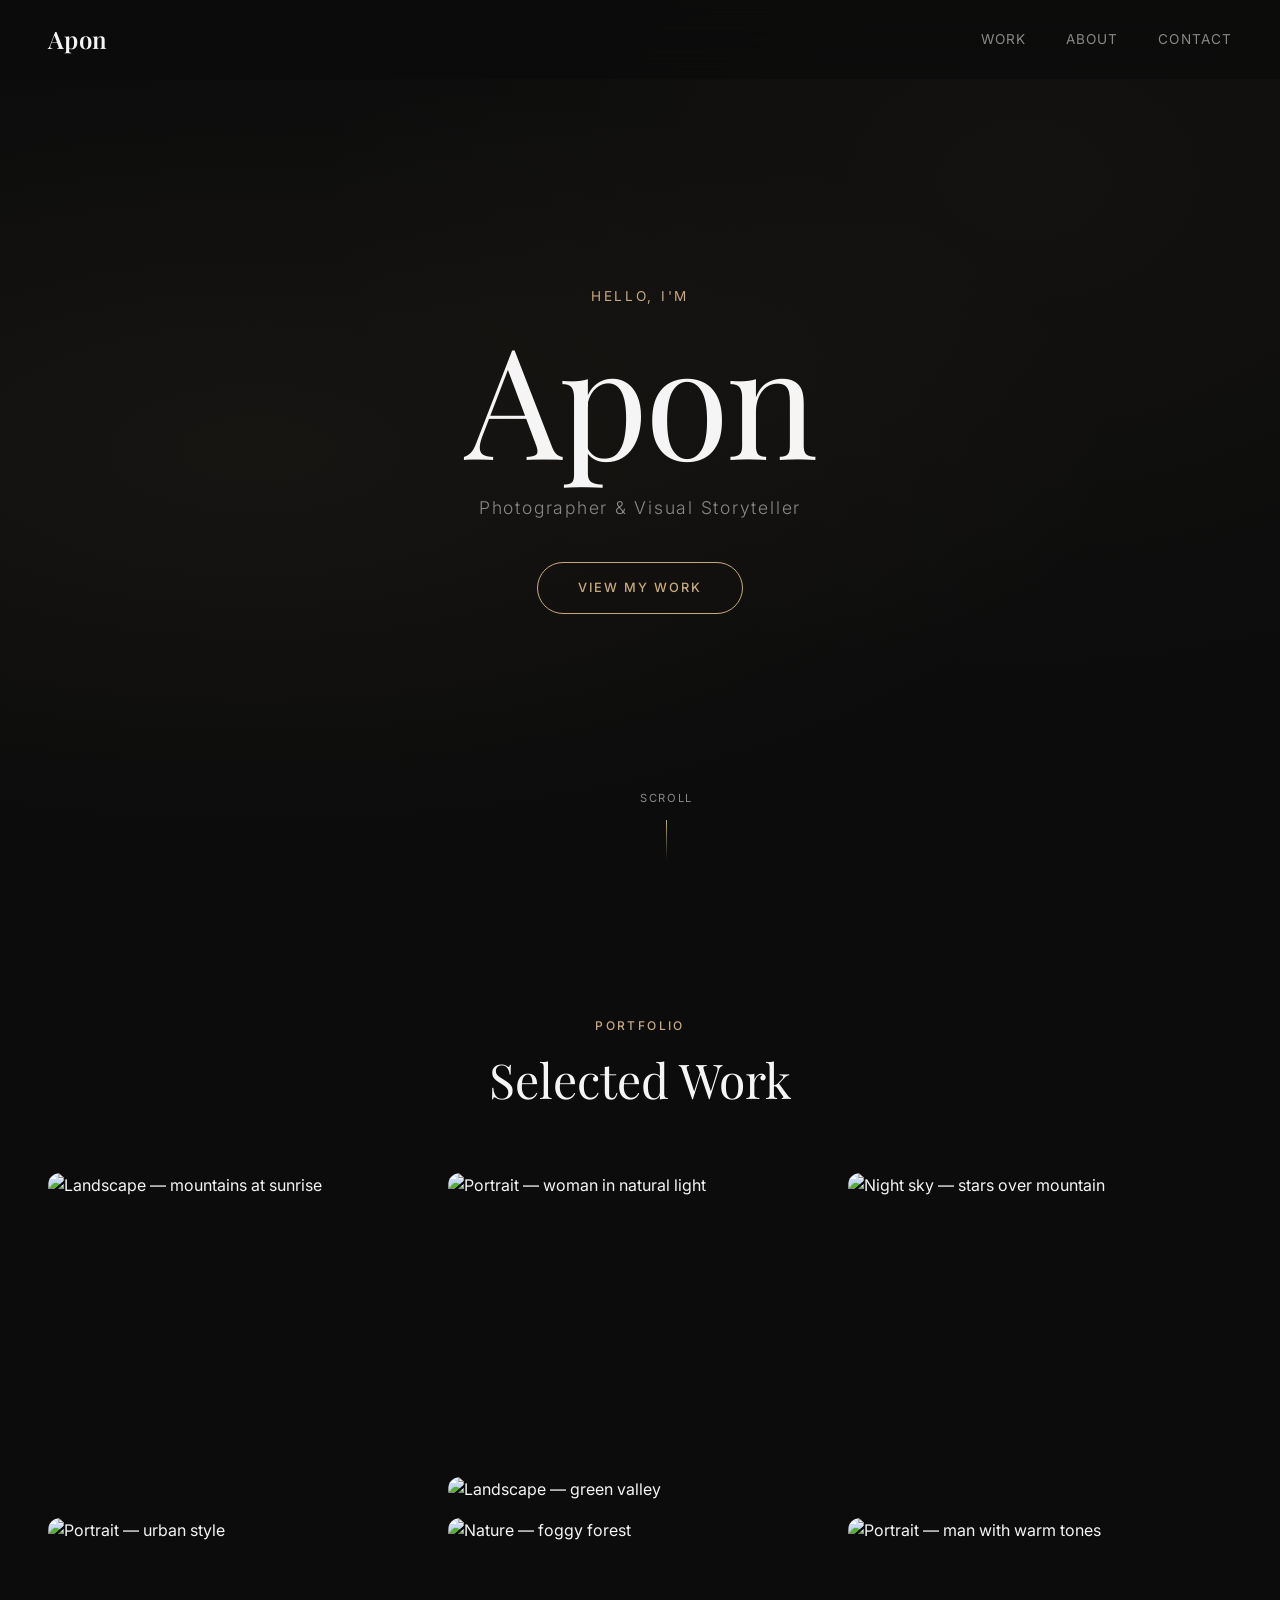
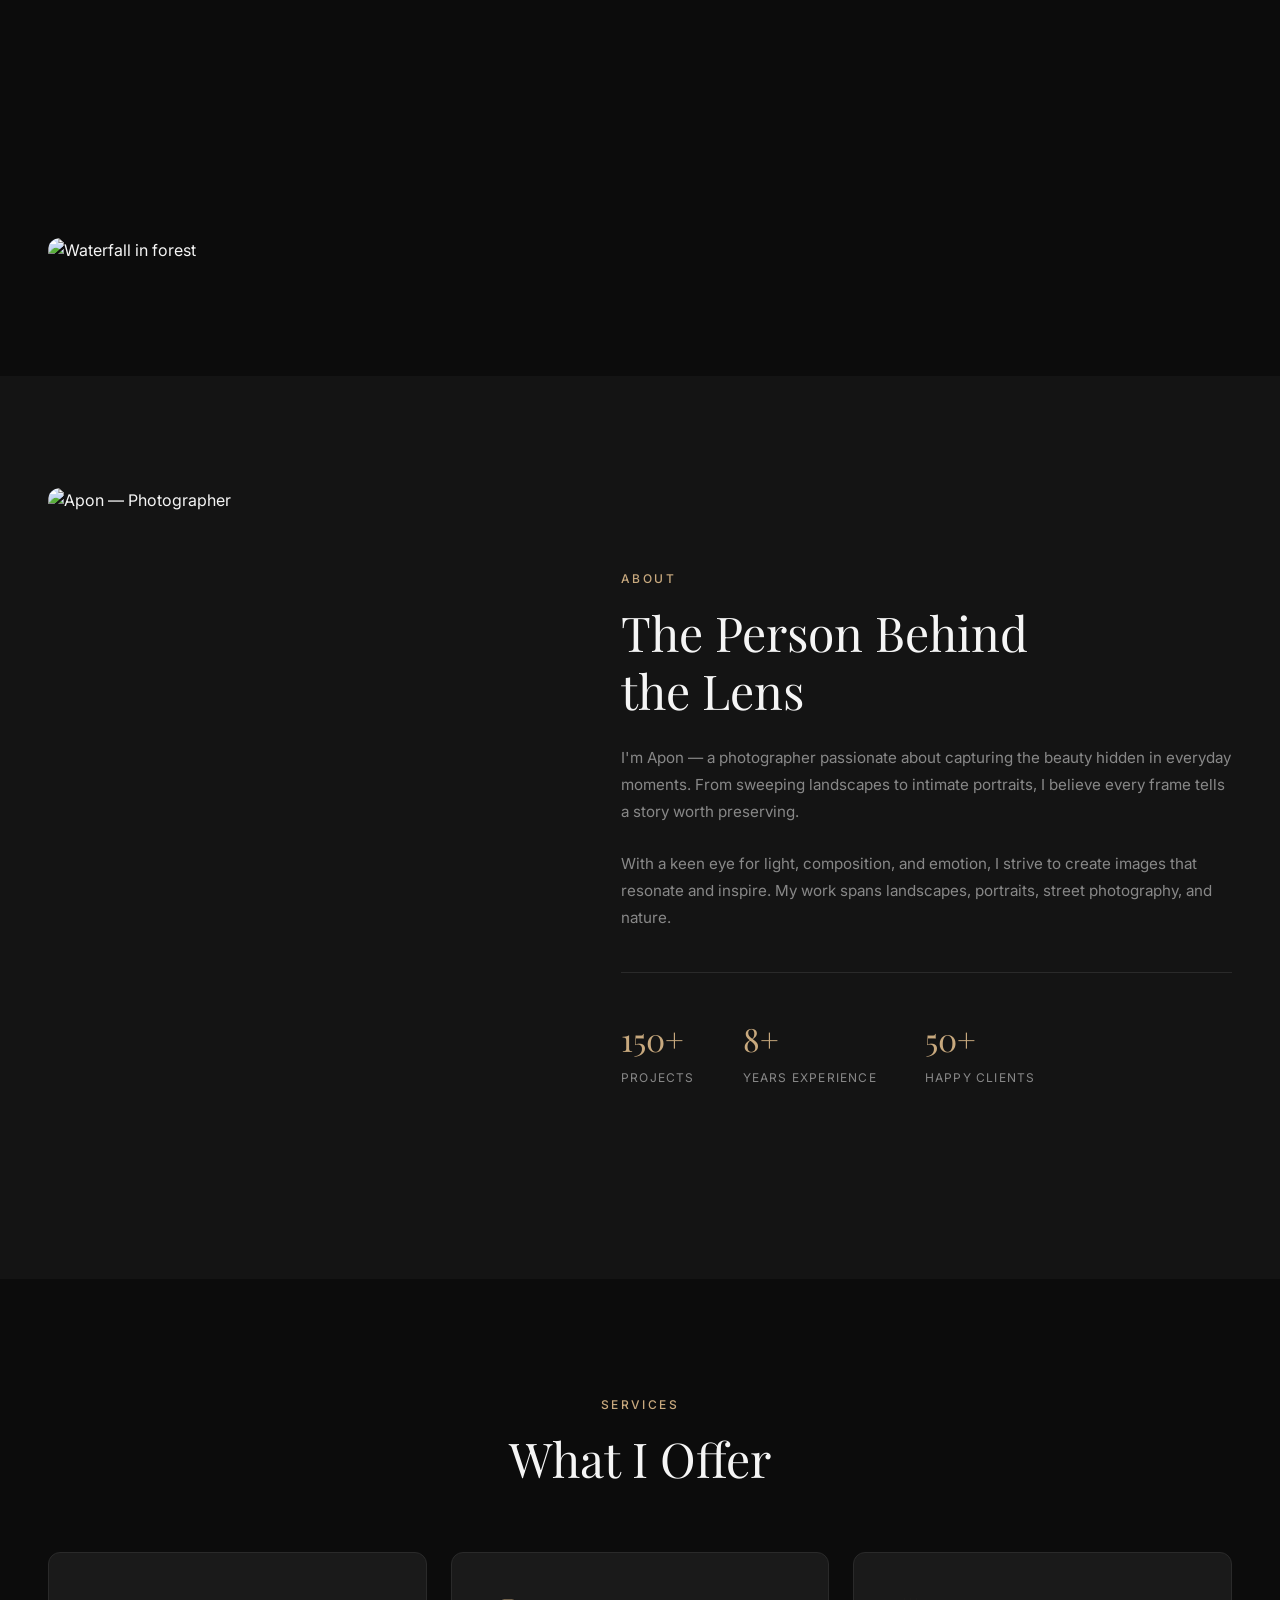
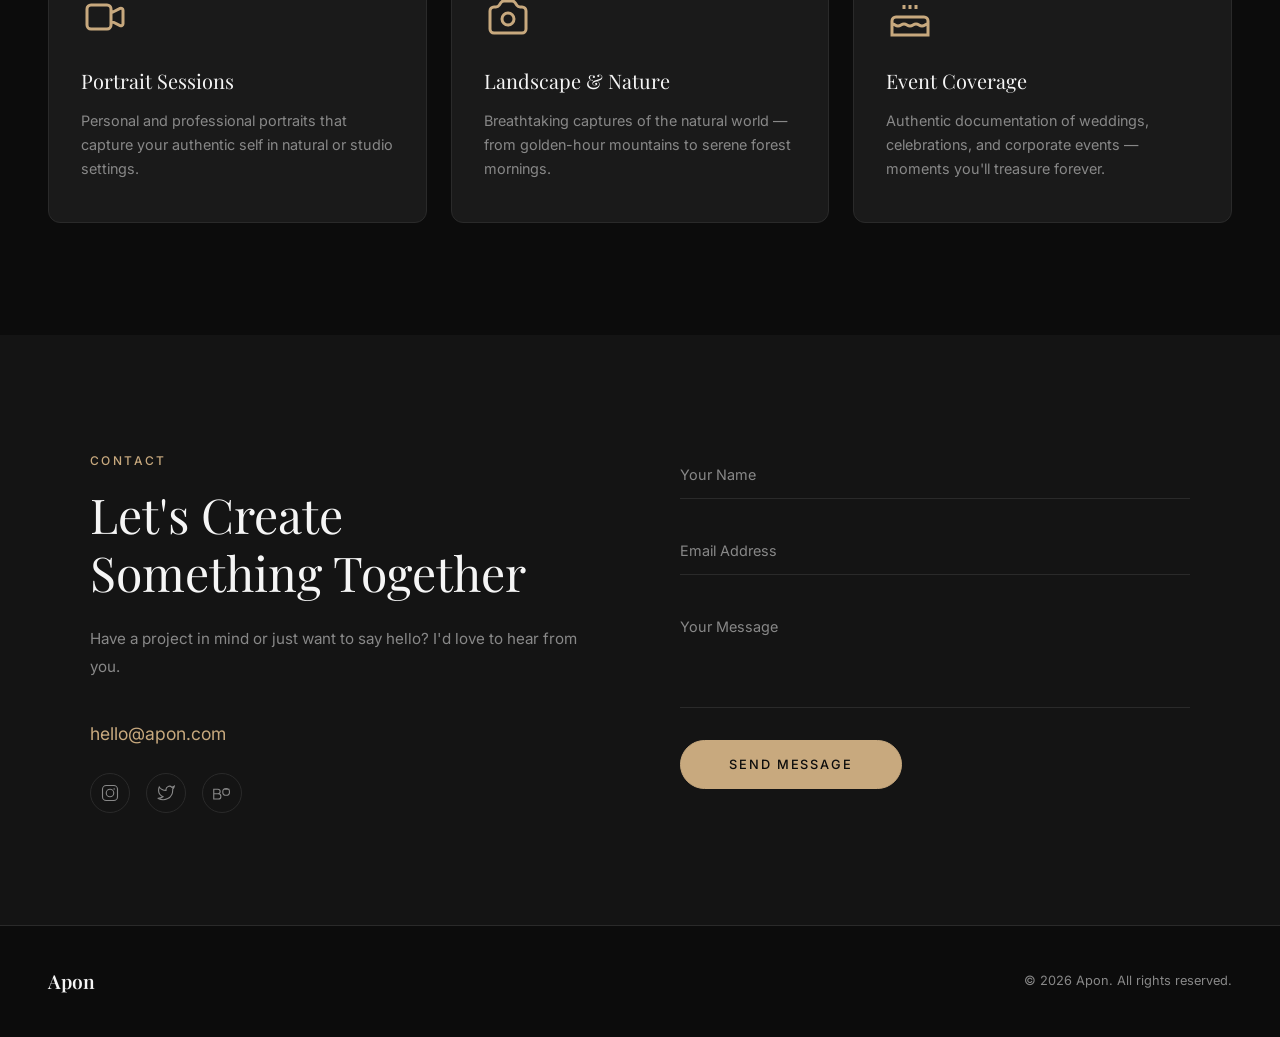
==== index.html @ cc2778a3 "Initial commit" ====
<!DOCTYPE html>
<html lang="en">
<head>
  <meta charset="UTF-8">
  <meta name="viewport" content="width=device-width, initial-scale=1.0">
  <title>Apon — Photography</title>
  <link rel="preconnect" href="https://fonts.googleapis.com">
  <link rel="preconnect" href="https://fonts.gstatic.com" crossorigin>
  <link href="https://fonts.googleapis.com/css2?family=Inter:wght@300;400;500;600&family=Playfair+Display:ital,wght@0,400;0,600;1,400&display=swap" rel="stylesheet">
  <link rel="stylesheet" href="style.css">
</head>
<body>

  <!-- Navigation -->
  <nav class="nav" id="nav">
    <a href="#" class="nav__logo">Apon</a>
    <button class="nav__toggle" id="navToggle" aria-label="Toggle menu">
      <span></span>
      <span></span>
    </button>
    <ul class="nav__links" id="navLinks">
      <li><a href="#work">Work</a></li>
      <li><a href="#about">About</a></li>
      <li><a href="#contact">Contact</a></li>
    </ul>
  </nav>

  <!-- Hero -->
  <header class="hero">
    <div class="hero__content">
      <p class="hero__greeting">Hello, I'm</p>
      <h1 class="hero__title">Apon</h1>
      <p class="hero__subtitle">Photographer &amp; Visual Storyteller</p>
      <a href="#work" class="hero__cta">View My Work</a>
    </div>
    <div class="hero__scroll">
      <span>Scroll</span>
      <div class="hero__scroll-line"></div>
    </div>
  </header>

  <!-- Work / Gallery -->
  <section class="section work" id="work">
    <div class="section__header">
      <span class="section__label">Portfolio</span>
      <h2 class="section__title">Selected Work</h2>
    </div>

    <div class="gallery">
      <figure class="gallery__item gallery__item--tall">
        <img src="https://images.unsplash.com/photo-1506744038136-46273834b3fb?w=800&q=80" alt="Landscape — mountains at sunrise" loading="lazy">
        <figcaption>
          <span class="gallery__cat">Landscape</span>
          <span class="gallery__name">Golden Summit</span>
        </figcaption>
      </figure>

      <figure class="gallery__item">
        <img src="https://images.unsplash.com/photo-1494790108377-be9c29b29330?w=800&q=80" alt="Portrait — woman in natural light" loading="lazy">
        <figcaption>
          <span class="gallery__cat">Portrait</span>
          <span class="gallery__name">Natural Light</span>
        </figcaption>
      </figure>

      <figure class="gallery__item">
        <img src="https://images.unsplash.com/photo-1519681393784-d120267933ba?w=800&q=80" alt="Night sky — stars over mountain" loading="lazy">
        <figcaption>
          <span class="gallery__cat">Night</span>
          <span class="gallery__name">Starlit Peaks</span>
        </figcaption>
      </figure>

      <figure class="gallery__item gallery__item--wide">
        <img src="https://images.unsplash.com/photo-1472214103451-9374bd1c798e?w=1200&q=80" alt="Landscape — green valley" loading="lazy">
        <figcaption>
          <span class="gallery__cat">Landscape</span>
          <span class="gallery__name">Emerald Valley</span>
        </figcaption>
      </figure>

      <figure class="gallery__item">
        <img src="https://images.unsplash.com/photo-1517841905240-472988babdf9?w=800&q=80" alt="Portrait — urban style" loading="lazy">
        <figcaption>
          <span class="gallery__cat">Portrait</span>
          <span class="gallery__name">City Soul</span>
        </figcaption>
      </figure>

      <figure class="gallery__item gallery__item--tall">
        <img src="https://images.unsplash.com/photo-1470071459604-3b5ec3a7fe05?w=800&q=80" alt="Nature — foggy forest" loading="lazy">
        <figcaption>
          <span class="gallery__cat">Nature</span>
          <span class="gallery__name">Morning Mist</span>
        </figcaption>
      </figure>

      <figure class="gallery__item">
        <img src="https://images.unsplash.com/photo-1507003211169-0a1dd7228f2d?w=800&q=80" alt="Portrait — man with warm tones" loading="lazy">
        <figcaption>
          <span class="gallery__cat">Portrait</span>
          <span class="gallery__name">Warm Tones</span>
        </figcaption>
      </figure>

      <figure class="gallery__item gallery__item--wide">
        <img src="https://images.unsplash.com/photo-1433086966358-54859d0ed716?w=1200&q=80" alt="Waterfall in forest" loading="lazy">
        <figcaption>
          <span class="gallery__cat">Nature</span>
          <span class="gallery__name">Cascade</span>
        </figcaption>
      </figure>
    </div>
  </section>

  <!-- About -->
  <section class="section about" id="about">
    <div class="about__grid">
      <div class="about__image">
        <img src="https://images.unsplash.com/photo-1554151228-14d9def656e4?w=600&q=80" alt="Apon — Photographer">
      </div>
      <div class="about__content">
        <span class="section__label">About</span>
        <h2 class="section__title">The Person Behind<br>the Lens</h2>
        <p>I'm Apon — a photographer passionate about capturing the beauty hidden in everyday moments. From sweeping landscapes to intimate portraits, I believe every frame tells a story worth preserving.</p>
        <p>With a keen eye for light, composition, and emotion, I strive to create images that resonate and inspire. My work spans landscapes, portraits, street photography, and nature.</p>
        <div class="about__stats">
          <div class="stat">
            <span class="stat__number">150+</span>
            <span class="stat__label">Projects</span>
          </div>
          <div class="stat">
            <span class="stat__number">8+</span>
            <span class="stat__label">Years Experience</span>
          </div>
          <div class="stat">
            <span class="stat__number">50+</span>
            <span class="stat__label">Happy Clients</span>
          </div>
        </div>
      </div>
    </div>
  </section>

  <!-- Services -->
  <section class="section services">
    <div class="section__header">
      <span class="section__label">Services</span>
      <h2 class="section__title">What I Offer</h2>
    </div>
    <div class="services__grid">
      <div class="service-card">
        <div class="service-card__icon">
          <svg viewBox="0 0 24 24" fill="none" stroke="currentColor" stroke-width="1.5"><path d="M15 10l4.553-2.276A1 1 0 0121 8.618v6.764a1 1 0 01-1.447.894L15 14M5 18h8a2 2 0 002-2V8a2 2 0 00-2-2H5a2 2 0 00-2 2v8a2 2 0 002 2z"/></svg>
        </div>
        <h3>Portrait Sessions</h3>
        <p>Personal and professional portraits that capture your authentic self in natural or studio settings.</p>
      </div>
      <div class="service-card">
        <div class="service-card__icon">
          <svg viewBox="0 0 24 24" fill="none" stroke="currentColor" stroke-width="1.5"><path d="M3 9a2 2 0 012-2h.93a2 2 0 001.664-.89l.812-1.22A2 2 0 0110.07 4h3.86a2 2 0 011.664.89l.812 1.22A2 2 0 0018.07 7H19a2 2 0 012 2v9a2 2 0 01-2 2H5a2 2 0 01-2-2V9z"/><circle cx="12" cy="13" r="3"/></svg>
        </div>
        <h3>Landscape &amp; Nature</h3>
        <p>Breathtaking captures of the natural world — from golden-hour mountains to serene forest mornings.</p>
      </div>
      <div class="service-card">
        <div class="service-card__icon">
          <svg viewBox="0 0 24 24" fill="none" stroke="currentColor" stroke-width="1.5"><path d="M21 15.546c-.523 0-1.046.151-1.5.454a2.704 2.704 0 01-3 0 2.704 2.704 0 00-3 0 2.704 2.704 0 01-3 0 2.704 2.704 0 00-3 0 2.704 2.704 0 01-3 0A1.38 1.38 0 003 15.546M9 6v2m3-2v2m3-2v2M9 3h.01M12 3h.01M15 3h.01M21 21v-7a2 2 0 00-2-2H5a2 2 0 00-2 2v7h18z"/></svg>
        </div>
        <h3>Event Coverage</h3>
        <p>Authentic documentation of weddings, celebrations, and corporate events — moments you'll treasure forever.</p>
      </div>
    </div>
  </section>

  <!-- Contact -->
  <section class="section contact" id="contact">
    <div class="contact__grid">
      <div class="contact__info">
        <span class="section__label">Contact</span>
        <h2 class="section__title">Let's Create<br>Something Together</h2>
        <p>Have a project in mind or just want to say hello? I'd love to hear from you.</p>
        <div class="contact__details">
          <a href="mailto:hello@apon.com">hello@apon.com</a>
          <div class="contact__socials">
            <a href="#" aria-label="Instagram">
              <svg viewBox="0 0 24 24" fill="none" stroke="currentColor" stroke-width="1.5"><rect x="2" y="2" width="20" height="20" rx="5"/><circle cx="12" cy="12" r="5"/><circle cx="17.5" cy="6.5" r="1" fill="currentColor" stroke="none"/></svg>
            </a>
            <a href="#" aria-label="Twitter">
              <svg viewBox="0 0 24 24" fill="none" stroke="currentColor" stroke-width="1.5"><path d="M23 3a10.9 10.9 0 01-3.14 1.53 4.48 4.48 0 00-7.86 3v1A10.66 10.66 0 013 4s-4 9 5 13a11.64 11.64 0 01-7 2c9 5 20 0 20-11.5a4.5 4.5 0 00-.08-.83A7.72 7.72 0 0023 3z"/></svg>
            </a>
            <a href="#" aria-label="Behance">
              <svg viewBox="0 0 24 24" fill="none" stroke="currentColor" stroke-width="1.5"><path d="M22 7h-7M22 10.5c0 2.5-2 4.5-4.5 4.5S13 13 13 10.5 15 6 17.5 6 22 8 22 10.5zM1 7h5.5a3 3 0 010 6H1V7zM1 13h6a3.5 3.5 0 010 7H1v-7z"/></svg>
            </a>
          </div>
        </div>
      </div>
      <form class="contact__form" onsubmit="event.preventDefault(); alert('Thanks for reaching out! I\'ll get back to you soon.');">
        <div class="form-group">
          <input type="text" id="name" name="name" placeholder=" " required>
          <label for="name">Your Name</label>
        </div>
        <div class="form-group">
          <input type="email" id="email" name="email" placeholder=" " required>
          <label for="email">Email Address</label>
        </div>
        <div class="form-group">
          <textarea id="message" name="message" rows="4" placeholder=" " required></textarea>
          <label for="message">Your Message</label>
        </div>
        <button type="submit" class="btn">Send Message</button>
      </form>
    </div>
  </section>

  <!-- Footer -->
  <footer class="footer">
    <div class="footer__inner">
      <a href="#" class="footer__logo">Apon</a>
      <p>&copy; 2026 Apon. All rights reserved.</p>
    </div>
  </footer>

  <!-- Lightbox -->
  <div class="lightbox" id="lightbox">
    <button class="lightbox__close" aria-label="Close">&times;</button>
    <img class="lightbox__img" src="" alt="">
  </div>

  <script src="script.js"></script>
</body>
</html>
---- style.css ----
/* =========================================
   Apon — Photography Portfolio
   Clean Minimal Theme
   ========================================= */

/* --- Reset & Base --- */
*, *::before, *::after {
  margin: 0;
  padding: 0;
  box-sizing: border-box;
}

:root {
  --bg: #0c0c0c;
  --bg-light: #141414;
  --surface: #1a1a1a;
  --border: #2a2a2a;
  --text: #f5f5f5;
  --text-muted: #888;
  --accent: #c8a97e;
  --accent-light: #e0c9a6;
  --radius: 12px;
  --radius-sm: 8px;
  --transition: 0.4s cubic-bezier(0.25, 0.46, 0.45, 0.94);
}

html {
  scroll-behavior: smooth;
  scroll-padding-top: 80px;
}

body {
  font-family: 'Inter', -apple-system, BlinkMacSystemFont, sans-serif;
  background: var(--bg);
  color: var(--text);
  line-height: 1.6;
  overflow-x: hidden;
  -webkit-font-smoothing: antialiased;
}

img {
  display: block;
  max-width: 100%;
  height: auto;
}

a {
  color: inherit;
  text-decoration: none;
}

/* --- Navigation --- */
.nav {
  position: fixed;
  top: 0;
  left: 0;
  right: 0;
  z-index: 1000;
  display: flex;
  align-items: center;
  justify-content: space-between;
  padding: 1.25rem 3rem;
  background: rgba(12, 12, 12, 0.8);
  backdrop-filter: blur(20px);
  -webkit-backdrop-filter: blur(20px);
  border-bottom: 1px solid transparent;
  transition: var(--transition);
}

.nav--scrolled {
  border-bottom-color: var(--border);
  padding: 1rem 3rem;
}

.nav__logo {
  font-family: 'Playfair Display', serif;
  font-size: 1.5rem;
  font-weight: 600;
  letter-spacing: 0.02em;
}

.nav__links {
  list-style: none;
  display: flex;
  gap: 2.5rem;
}

.nav__links a {
  font-size: 0.85rem;
  font-weight: 400;
  letter-spacing: 0.08em;
  text-transform: uppercase;
  color: var(--text-muted);
  transition: color 0.3s;
  position: relative;
}

.nav__links a::after {
  content: '';
  position: absolute;
  bottom: -4px;
  left: 0;
  width: 0;
  height: 1px;
  background: var(--accent);
  transition: width 0.3s;
}

.nav__links a:hover {
  color: var(--text);
}

.nav__links a:hover::after {
  width: 100%;
}

.nav__toggle {
  display: none;
  flex-direction: column;
  gap: 6px;
  background: none;
  border: none;
  cursor: pointer;
  padding: 4px;
}

.nav__toggle span {
  display: block;
  width: 24px;
  height: 1.5px;
  background: var(--text);
  transition: var(--transition);
}

/* --- Hero --- */
.hero {
  position: relative;
  min-height: 100vh;
  display: flex;
  align-items: center;
  justify-content: center;
  text-align: center;
  padding: 2rem;
  overflow: hidden;
}

.hero::before {
  content: '';
  position: absolute;
  inset: 0;
  background:
    radial-gradient(ellipse at 20% 50%, rgba(200, 169, 126, 0.06) 0%, transparent 60%),
    radial-gradient(ellipse at 80% 20%, rgba(200, 169, 126, 0.04) 0%, transparent 50%);
  pointer-events: none;
}

.hero__content {
  position: relative;
  z-index: 1;
}

.hero__greeting {
  font-size: 0.85rem;
  font-weight: 400;
  letter-spacing: 0.2em;
  text-transform: uppercase;
  color: var(--accent);
  margin-bottom: 1rem;
  opacity: 0;
  animation: fadeUp 0.8s 0.2s forwards;
}

.hero__title {
  font-family: 'Playfair Display', serif;
  font-size: clamp(4rem, 12vw, 10rem);
  font-weight: 400;
  line-height: 0.95;
  letter-spacing: -0.02em;
  margin-bottom: 1.5rem;
  opacity: 0;
  animation: fadeUp 0.8s 0.4s forwards;
}

.hero__subtitle {
  font-size: 1.1rem;
  font-weight: 300;
  color: var(--text-muted);
  letter-spacing: 0.1em;
  margin-bottom: 2.5rem;
  opacity: 0;
  animation: fadeUp 0.8s 0.6s forwards;
}

.hero__cta {
  display: inline-block;
  padding: 0.9rem 2.5rem;
  border: 1px solid var(--accent);
  color: var(--accent);
  font-size: 0.8rem;
  font-weight: 500;
  letter-spacing: 0.15em;
  text-transform: uppercase;
  border-radius: 50px;
  transition: var(--transition);
  opacity: 0;
  animation: fadeUp 0.8s 0.8s forwards;
}

.hero__cta:hover {
  background: var(--accent);
  color: var(--bg);
}

.hero__scroll {
  position: absolute;
  bottom: 2.5rem;
  left: 50%;
  transform: translateX(-50%);
  display: flex;
  flex-direction: column;
  align-items: center;
  gap: 0.75rem;
  opacity: 0;
  animation: fadeUp 0.8s 1s forwards;
}

.hero__scroll span {
  font-size: 0.7rem;
  letter-spacing: 0.15em;
  text-transform: uppercase;
  color: var(--text-muted);
}

.hero__scroll-line {
  width: 1px;
  height: 40px;
  background: linear-gradient(to bottom, var(--accent), transparent);
  animation: scrollPulse 2s infinite;
}

/* --- Sections --- */
.section {
  padding: 7rem 3rem;
}

.section__header {
  text-align: center;
  margin-bottom: 4rem;
}

.section__label {
  display: inline-block;
  font-size: 0.75rem;
  font-weight: 500;
  letter-spacing: 0.2em;
  text-transform: uppercase;
  color: var(--accent);
  margin-bottom: 1rem;
}

.section__title {
  font-family: 'Playfair Display', serif;
  font-size: clamp(2rem, 4vw, 3rem);
  font-weight: 400;
  line-height: 1.2;
}

/* --- Gallery --- */
.gallery {
  max-width: 1400px;
  margin: 0 auto;
  display: grid;
  grid-template-columns: repeat(3, 1fr);
  gap: 1rem;
  grid-auto-flow: dense;
}

.gallery__item {
  position: relative;
  border-radius: var(--radius);
  overflow: hidden;
  cursor: pointer;
  aspect-ratio: 4/3;
}

.gallery__item--tall {
  grid-row: span 2;
  aspect-ratio: auto;
}

.gallery__item--wide {
  grid-column: span 2;
  aspect-ratio: auto;
}

.gallery__item img {
  width: 100%;
  height: 100%;
  object-fit: cover;
  transition: transform 0.6s cubic-bezier(0.25, 0.46, 0.45, 0.94);
}

.gallery__item:hover img {
  transform: scale(1.05);
}

.gallery__item figcaption {
  position: absolute;
  bottom: 0;
  left: 0;
  right: 0;
  padding: 2rem 1.5rem 1.5rem;
  background: linear-gradient(to top, rgba(0,0,0,0.7) 0%, transparent 100%);
  display: flex;
  flex-direction: column;
  gap: 0.25rem;
  transform: translateY(100%);
  transition: transform 0.4s cubic-bezier(0.25, 0.46, 0.45, 0.94);
}

.gallery__item:hover figcaption {
  transform: translateY(0);
}

.gallery__cat {
  font-size: 0.65rem;
  font-weight: 500;
  letter-spacing: 0.15em;
  text-transform: uppercase;
  color: var(--accent);
}

.gallery__name {
  font-family: 'Playfair Display', serif;
  font-size: 1.1rem;
}

/* --- About --- */
.about {
  background: var(--bg-light);
}

.about__grid {
  max-width: 1200px;
  margin: 0 auto;
  display: grid;
  grid-template-columns: 1fr 1.2fr;
  gap: 4rem;
  align-items: center;
}

.about__image {
  border-radius: var(--radius);
  overflow: hidden;
  aspect-ratio: 3/4;
}

.about__image img {
  width: 100%;
  height: 100%;
  object-fit: cover;
}

.about__content p {
  color: var(--text-muted);
  margin-top: 1.5rem;
  font-size: 0.95rem;
  line-height: 1.8;
}

.about__stats {
  display: flex;
  gap: 3rem;
  margin-top: 2.5rem;
  padding-top: 2.5rem;
  border-top: 1px solid var(--border);
}

.stat__number {
  display: block;
  font-family: 'Playfair Display', serif;
  font-size: 2rem;
  color: var(--accent);
}

.stat__label {
  font-size: 0.75rem;
  letter-spacing: 0.1em;
  text-transform: uppercase;
  color: var(--text-muted);
}

/* --- Services --- */
.services__grid {
  max-width: 1200px;
  margin: 0 auto;
  display: grid;
  grid-template-columns: repeat(3, 1fr);
  gap: 1.5rem;
}

.service-card {
  background: var(--surface);
  border: 1px solid var(--border);
  border-radius: var(--radius);
  padding: 2.5rem 2rem;
  transition: var(--transition);
}

.service-card:hover {
  border-color: var(--accent);
  transform: translateY(-4px);
}

.service-card__icon {
  width: 48px;
  height: 48px;
  color: var(--accent);
  margin-bottom: 1.5rem;
}

.service-card h3 {
  font-family: 'Playfair Display', serif;
  font-size: 1.25rem;
  font-weight: 400;
  margin-bottom: 0.75rem;
}

.service-card p {
  font-size: 0.9rem;
  color: var(--text-muted);
  line-height: 1.7;
}

/* --- Contact --- */
.contact {
  background: var(--bg-light);
}

.contact__grid {
  max-width: 1100px;
  margin: 0 auto;
  display: grid;
  grid-template-columns: 1fr 1fr;
  gap: 5rem;
  align-items: start;
}

.contact__info p {
  color: var(--text-muted);
  margin-top: 1.5rem;
  font-size: 0.95rem;
  line-height: 1.8;
}

.contact__details {
  margin-top: 2.5rem;
}

.contact__details a {
  display: inline-block;
  font-size: 1.1rem;
  color: var(--accent);
  border-bottom: 1px solid transparent;
  transition: border-color 0.3s;
}

.contact__details a:hover {
  border-bottom-color: var(--accent);
}

.contact__socials {
  display: flex;
  gap: 1rem;
  margin-top: 1.5rem;
}

.contact__socials a {
  width: 40px;
  height: 40px;
  display: flex;
  align-items: center;
  justify-content: center;
  border: 1px solid var(--border);
  border-radius: 50%;
  color: var(--text-muted);
  transition: var(--transition);
}

.contact__socials a:hover {
  border-color: var(--accent);
  color: var(--accent);
}

.contact__socials svg {
  width: 18px;
  height: 18px;
}

/* --- Form --- */
.form-group {
  position: relative;
  margin-bottom: 1.5rem;
}

.form-group input,
.form-group textarea {
  width: 100%;
  padding: 1rem 0;
  font-family: inherit;
  font-size: 0.95rem;
  color: var(--text);
  background: none;
  border: none;
  border-bottom: 1px solid var(--border);
  outline: none;
  transition: border-color 0.3s;
  resize: none;
}

.form-group input:focus,
.form-group textarea:focus {
  border-bottom-color: var(--accent);
}

.form-group label {
  position: absolute;
  top: 1rem;
  left: 0;
  font-size: 0.9rem;
  color: var(--text-muted);
  pointer-events: none;
  transition: var(--transition);
}

.form-group input:focus + label,
.form-group input:not(:placeholder-shown) + label,
.form-group textarea:focus + label,
.form-group textarea:not(:placeholder-shown) + label {
  top: -0.75rem;
  font-size: 0.7rem;
  letter-spacing: 0.1em;
  text-transform: uppercase;
  color: var(--accent);
}

.btn {
  display: inline-block;
  padding: 1rem 3rem;
  font-family: inherit;
  font-size: 0.8rem;
  font-weight: 500;
  letter-spacing: 0.15em;
  text-transform: uppercase;
  color: var(--bg);
  background: var(--accent);
  border: 1px solid var(--accent);
  border-radius: 50px;
  cursor: pointer;
  transition: var(--transition);
}

.btn:hover {
  background: transparent;
  color: var(--accent);
}

/* --- Footer --- */
.footer {
  padding: 2.5rem 3rem;
  border-top: 1px solid var(--border);
}

.footer__inner {
  max-width: 1400px;
  margin: 0 auto;
  display: flex;
  align-items: center;
  justify-content: space-between;
}

.footer__logo {
  font-family: 'Playfair Display', serif;
  font-size: 1.2rem;
  font-weight: 600;
}

.footer p {
  font-size: 0.8rem;
  color: var(--text-muted);
}

/* --- Lightbox --- */
.lightbox {
  position: fixed;
  inset: 0;
  z-index: 2000;
  display: flex;
  align-items: center;
  justify-content: center;
  background: rgba(0, 0, 0, 0.95);
  opacity: 0;
  visibility: hidden;
  transition: opacity 0.3s, visibility 0.3s;
  cursor: zoom-out;
}

.lightbox--active {
  opacity: 1;
  visibility: visible;
}

.lightbox__close {
  position: absolute;
  top: 1.5rem;
  right: 2rem;
  background: none;
  border: none;
  color: var(--text);
  font-size: 2rem;
  cursor: pointer;
  opacity: 0.7;
  transition: opacity 0.3s;
}

.lightbox__close:hover {
  opacity: 1;
}

.lightbox__img {
  max-width: 90vw;
  max-height: 90vh;
  object-fit: contain;
  border-radius: var(--radius-sm);
}

/* --- Animations --- */
@keyframes fadeUp {
  from {
    opacity: 0;
    transform: translateY(30px);
  }
  to {
    opacity: 1;
    transform: translateY(0);
  }
}

@keyframes scrollPulse {
  0%, 100% { opacity: 1; }
  50% { opacity: 0.3; }
}

/* Scroll reveal */
.reveal {
  opacity: 0;
  transform: translateY(40px);
  transition: opacity 0.8s, transform 0.8s;
}

.reveal--visible {
  opacity: 1;
  transform: translateY(0);
}

/* --- Responsive --- */
@media (max-width: 1024px) {
  .gallery {
    grid-template-columns: repeat(2, 1fr);
  }

  .services__grid {
    grid-template-columns: 1fr;
    max-width: 500px;
  }
}

@media (max-width: 768px) {
  .nav {
    padding: 1rem 1.5rem;
  }

  .nav__toggle {
    display: flex;
  }

  .nav__links {
    position: fixed;
    top: 0;
    right: 0;
    bottom: 0;
    width: 280px;
    background: var(--bg-light);
    flex-direction: column;
    justify-content: center;
    align-items: center;
    gap: 2rem;
    transform: translateX(100%);
    transition: transform 0.4s cubic-bezier(0.25, 0.46, 0.45, 0.94);
  }

  .nav__links--open {
    transform: translateX(0);
  }

  .nav__links a {
    font-size: 1rem;
  }

  .section {
    padding: 4rem 1.5rem;
  }

  .gallery {
    grid-template-columns: 1fr;
  }

  .gallery__item--tall,
  .gallery__item--wide {
    grid-row: span 1;
    grid-column: span 1;
    aspect-ratio: 4/3;
  }

  .about__grid {
    grid-template-columns: 1fr;
    gap: 2.5rem;
  }

  .about__image {
    aspect-ratio: 16/9;
  }

  .about__stats {
    gap: 2rem;
  }

  .contact__grid {
    grid-template-columns: 1fr;
    gap: 3rem;
  }

  .footer__inner {
    flex-direction: column;
    gap: 0.75rem;
    text-align: center;
  }
}

@media (max-width: 480px) {
  .hero__title {
    font-size: 3.5rem;
  }

  .about__stats {
    flex-direction: column;
    gap: 1.5rem;
  }
}
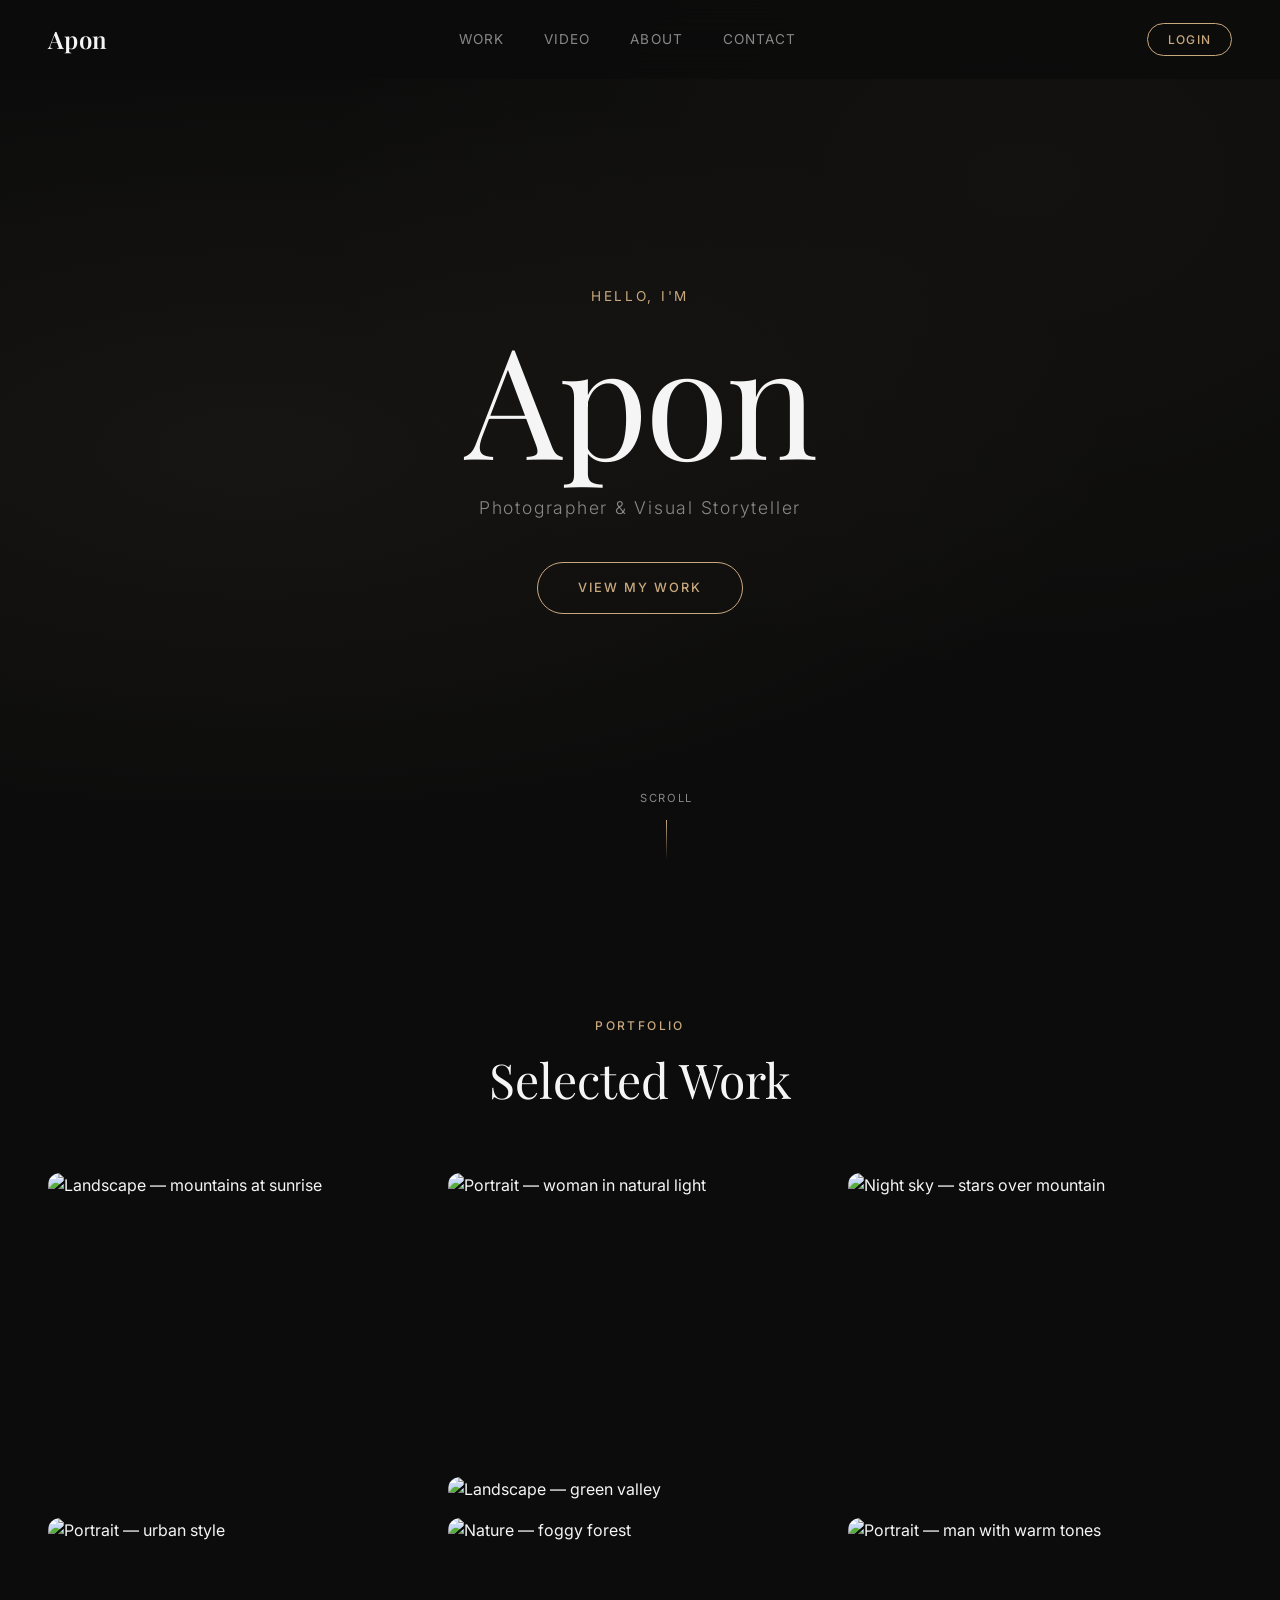
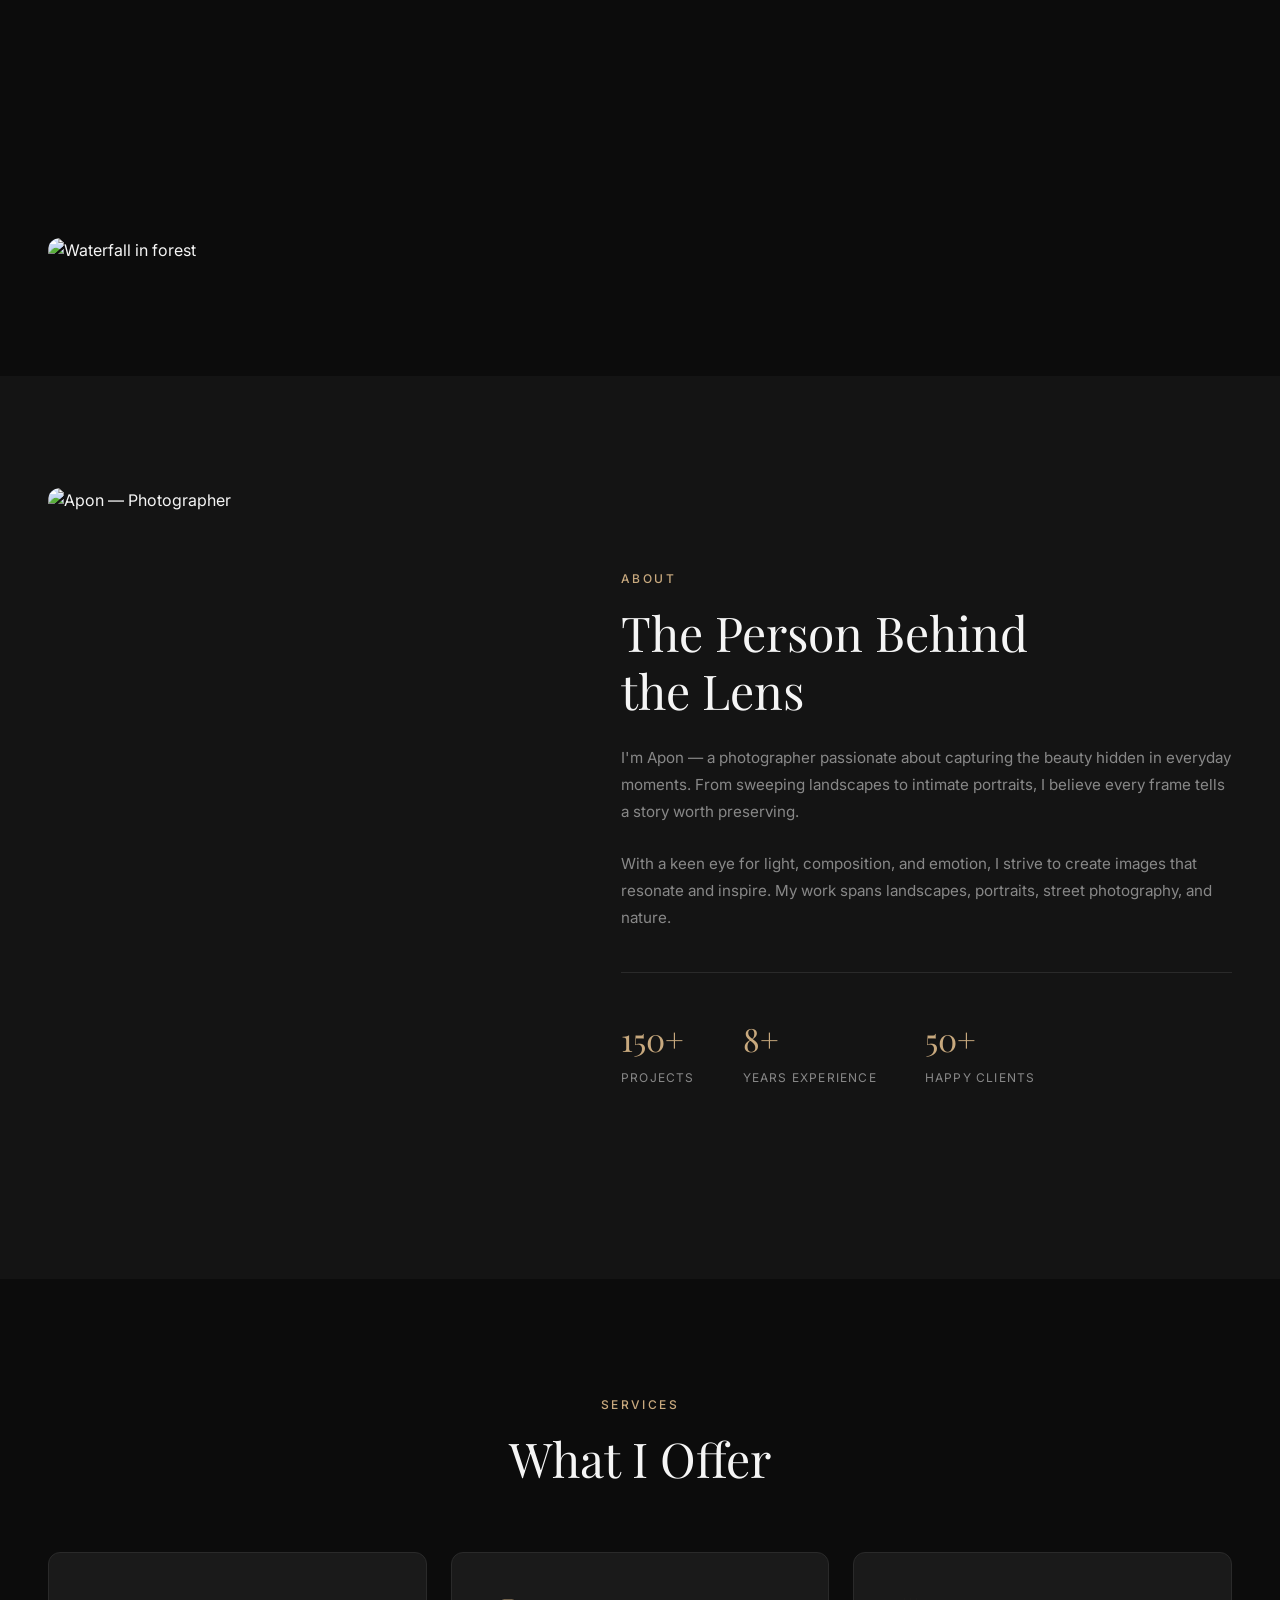
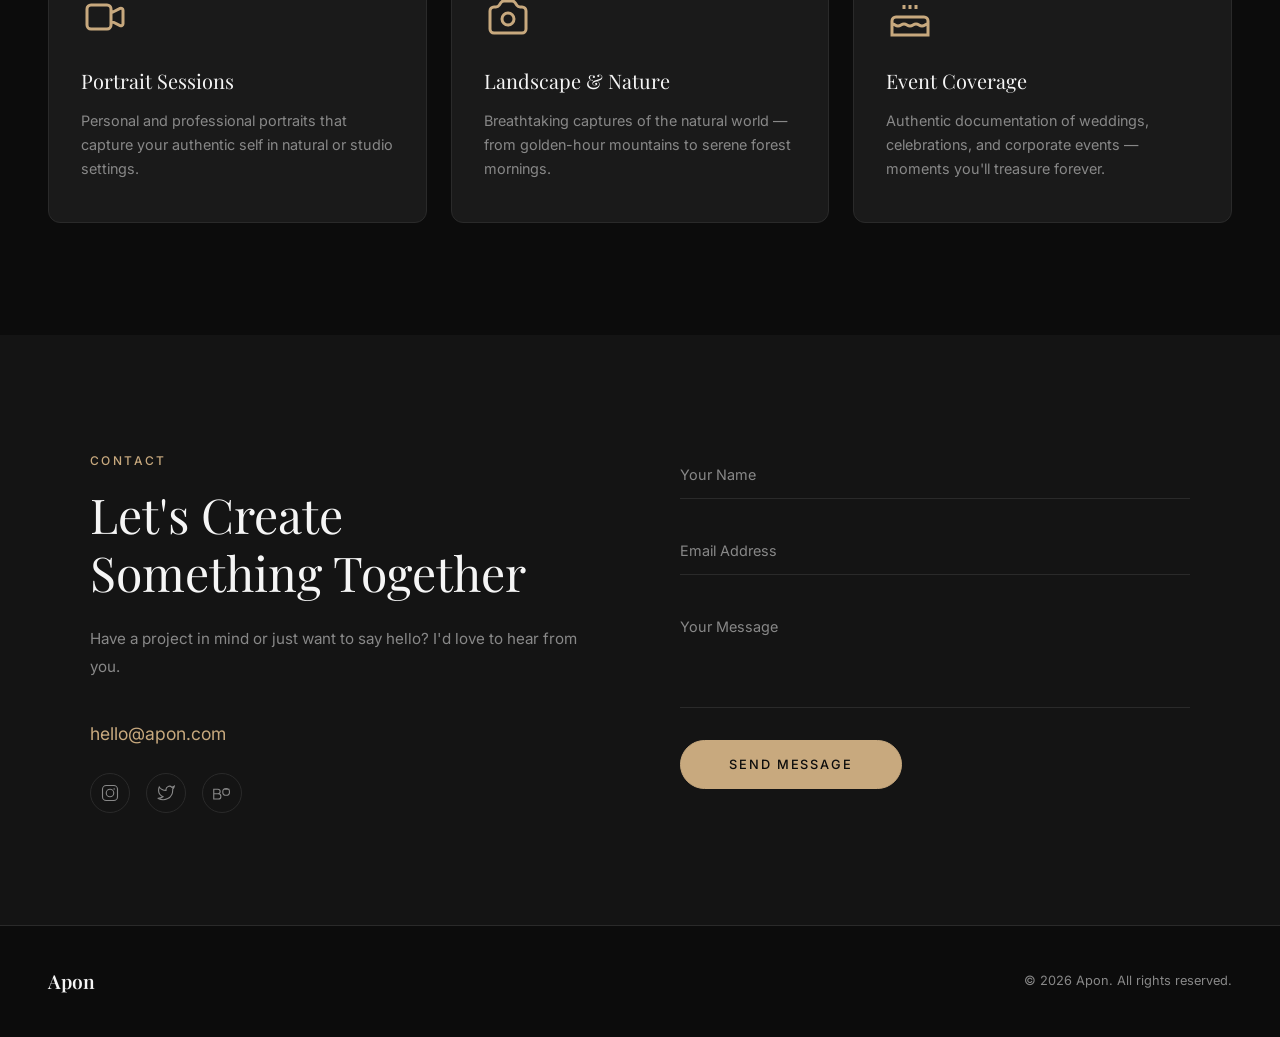
==== commit 76bdeca2: "Add visitor login with Firebase Firestore Login button in nav opens a modal collecting email and pho" ====
--- a/index.html
+++ b/index.html
@@ -20,9 +20,11 @@
     </button>
     <ul class="nav__links" id="navLinks">
       <li><a href="#work">Work</a></li>
+      <li><a href="video.html">Video</a></li>
       <li><a href="#about">About</a></li>
       <li><a href="#contact">Contact</a></li>
     </ul>
+    <button class="nav__login-btn" id="loginBtn">Login</button>
   </nav>
 
   <!-- Hero -->
@@ -227,6 +229,114 @@
     <img class="lightbox__img" src="" alt="">
   </div>
 
+  <!-- Login Modal -->
+  <div class="login-modal" id="loginModal">
+    <div class="login-modal__box">
+      <button class="login-modal__close" id="loginModalClose">&times;</button>
+      <h2 class="login-modal__title">Welcome</h2>
+      <p class="login-modal__subtitle">Enter your details to continue</p>
+      <form id="loginForm">
+        <div class="form-group">
+          <input type="email" id="loginEmail" placeholder=" " required>
+          <label for="loginEmail">Email Address</label>
+        </div>
+        <div class="form-group">
+          <input type="tel" id="loginPhone" placeholder=" " required>
+          <label for="loginPhone">Phone Number</label>
+        </div>
+        <button type="submit" class="btn login-modal__submit">Continue</button>
+      </form>
+    </div>
+  </div>
+
+  <!-- Firebase SDKs -->
+  <script src="https://www.gstatic.com/firebasejs/10.12.2/firebase-app-compat.js"></script>
+  <script src="https://www.gstatic.com/firebasejs/10.12.2/firebase-firestore-compat.js"></script>
+  <script>
+    const firebaseConfig = {
+      apiKey: "AIzaSyCMFIdVBIxMYqpcLIhRCqGMOsS4sCMnJYk",
+      authDomain: "nu-9a547.firebaseapp.com",
+      projectId: "nu-9a547",
+      storageBucket: "nu-9a547.firebasestorage.app",
+      messagingSenderId: "419631564577",
+      appId: "1:419631564577:web:3c1ca84763bfb498e80e5c"
+    };
+    firebase.initializeApp(firebaseConfig);
+    const db = firebase.firestore();
+  </script>
+
   <script src="script.js"></script>
+
+  <!-- Visitor Login Logic -->
+  <script>
+  (function() {
+    const loginBtn = document.getElementById('loginBtn');
+    const loginModal = document.getElementById('loginModal');
+    const loginModalClose = document.getElementById('loginModalClose');
+    const loginForm = document.getElementById('loginForm');
+
+    function checkLoggedIn() {
+      const visitor = localStorage.getItem('visitor');
+      if (visitor) {
+        const data = JSON.parse(visitor);
+        loginBtn.textContent = data.email;
+        loginBtn.title = data.email;
+      }
+    }
+
+    checkLoggedIn();
+
+    loginBtn.addEventListener('click', () => {
+      const visitor = localStorage.getItem('visitor');
+      if (visitor) return;
+      loginModal.classList.add('login-modal--active');
+      document.body.style.overflow = 'hidden';
+    });
+
+    loginModalClose.addEventListener('click', () => {
+      loginModal.classList.remove('login-modal--active');
+      document.body.style.overflow = '';
+    });
+
+    loginModal.addEventListener('click', (e) => {
+      if (e.target === loginModal) {
+        loginModal.classList.remove('login-modal--active');
+        document.body.style.overflow = '';
+      }
+    });
+
+    loginForm.addEventListener('submit', async (e) => {
+      e.preventDefault();
+      const email = document.getElementById('loginEmail').value.trim();
+      const phone = document.getElementById('loginPhone').value.trim();
+
+      if (!email || !phone) return;
+
+      const submitBtn = loginForm.querySelector('button[type="submit"]');
+      submitBtn.textContent = 'Saving...';
+      submitBtn.disabled = true;
+
+      try {
+        await db.collection('visitors').add({
+          email: email,
+          phone: phone,
+          timestamp: firebase.firestore.FieldValue.serverTimestamp()
+        });
+
+        localStorage.setItem('visitor', JSON.stringify({ email, phone }));
+        loginBtn.textContent = email;
+        loginBtn.title = email;
+        loginModal.classList.remove('login-modal--active');
+        document.body.style.overflow = '';
+      } catch (err) {
+        console.error('Error saving visitor:', err);
+        alert('Something went wrong. Please try again.');
+      } finally {
+        submitBtn.textContent = 'Continue';
+        submitBtn.disabled = false;
+      }
+    });
+  })();
+  </script>
 </body>
 </html>
--- a/style.css
+++ b/style.css
@@ -634,6 +634,114 @@
   border-radius: var(--radius-sm);
 }
 
+/* --- Login Nav Button --- */
+.nav__login-btn {
+  padding: 0.5rem 1.25rem;
+  font-family: inherit;
+  font-size: 0.75rem;
+  font-weight: 500;
+  letter-spacing: 0.1em;
+  text-transform: uppercase;
+  color: var(--accent);
+  background: none;
+  border: 1px solid var(--accent);
+  border-radius: 50px;
+  cursor: pointer;
+  transition: var(--transition);
+  white-space: nowrap;
+  max-width: 180px;
+  overflow: hidden;
+  text-overflow: ellipsis;
+}
+
+.nav__login-btn:hover {
+  background: var(--accent);
+  color: var(--bg);
+}
+
+/* --- Login Modal --- */
+.login-modal {
+  position: fixed;
+  inset: 0;
+  z-index: 3000;
+  display: flex;
+  align-items: center;
+  justify-content: center;
+  background: rgba(0, 0, 0, 0.85);
+  backdrop-filter: blur(10px);
+  -webkit-backdrop-filter: blur(10px);
+  opacity: 0;
+  visibility: hidden;
+  transition: opacity 0.3s, visibility 0.3s;
+}
+
+.login-modal--active {
+  opacity: 1;
+  visibility: visible;
+}
+
+.login-modal__box {
+  background: var(--surface);
+  border: 1px solid var(--border);
+  border-radius: var(--radius);
+  padding: 3rem 2.5rem;
+  width: 90%;
+  max-width: 420px;
+  position: relative;
+}
+
+.login-modal__close {
+  position: absolute;
+  top: 1rem;
+  right: 1.25rem;
+  background: none;
+  border: none;
+  color: var(--text-muted);
+  font-size: 1.5rem;
+  cursor: pointer;
+  transition: color 0.3s;
+  line-height: 1;
+}
+
+.login-modal__close:hover {
+  color: var(--text);
+}
+
+.login-modal__title {
+  font-family: 'Playfair Display', serif;
+  font-size: 1.5rem;
+  font-weight: 400;
+  margin-bottom: 0.5rem;
+}
+
+.login-modal__subtitle {
+  font-size: 0.85rem;
+  color: var(--text-muted);
+  margin-bottom: 2rem;
+}
+
+.login-modal .form-group input {
+  width: 100%;
+  padding: 1rem 0;
+  font-family: inherit;
+  font-size: 0.95rem;
+  color: var(--text);
+  background: none;
+  border: none;
+  border-bottom: 1px solid var(--border);
+  outline: none;
+  transition: border-color 0.3s;
+}
+
+.login-modal .form-group input:focus {
+  border-bottom-color: var(--accent);
+}
+
+.login-modal__submit {
+  width: 100%;
+  margin-top: 0.5rem;
+}
+
 /* --- Animations --- */
 @keyframes fadeUp {
   from {
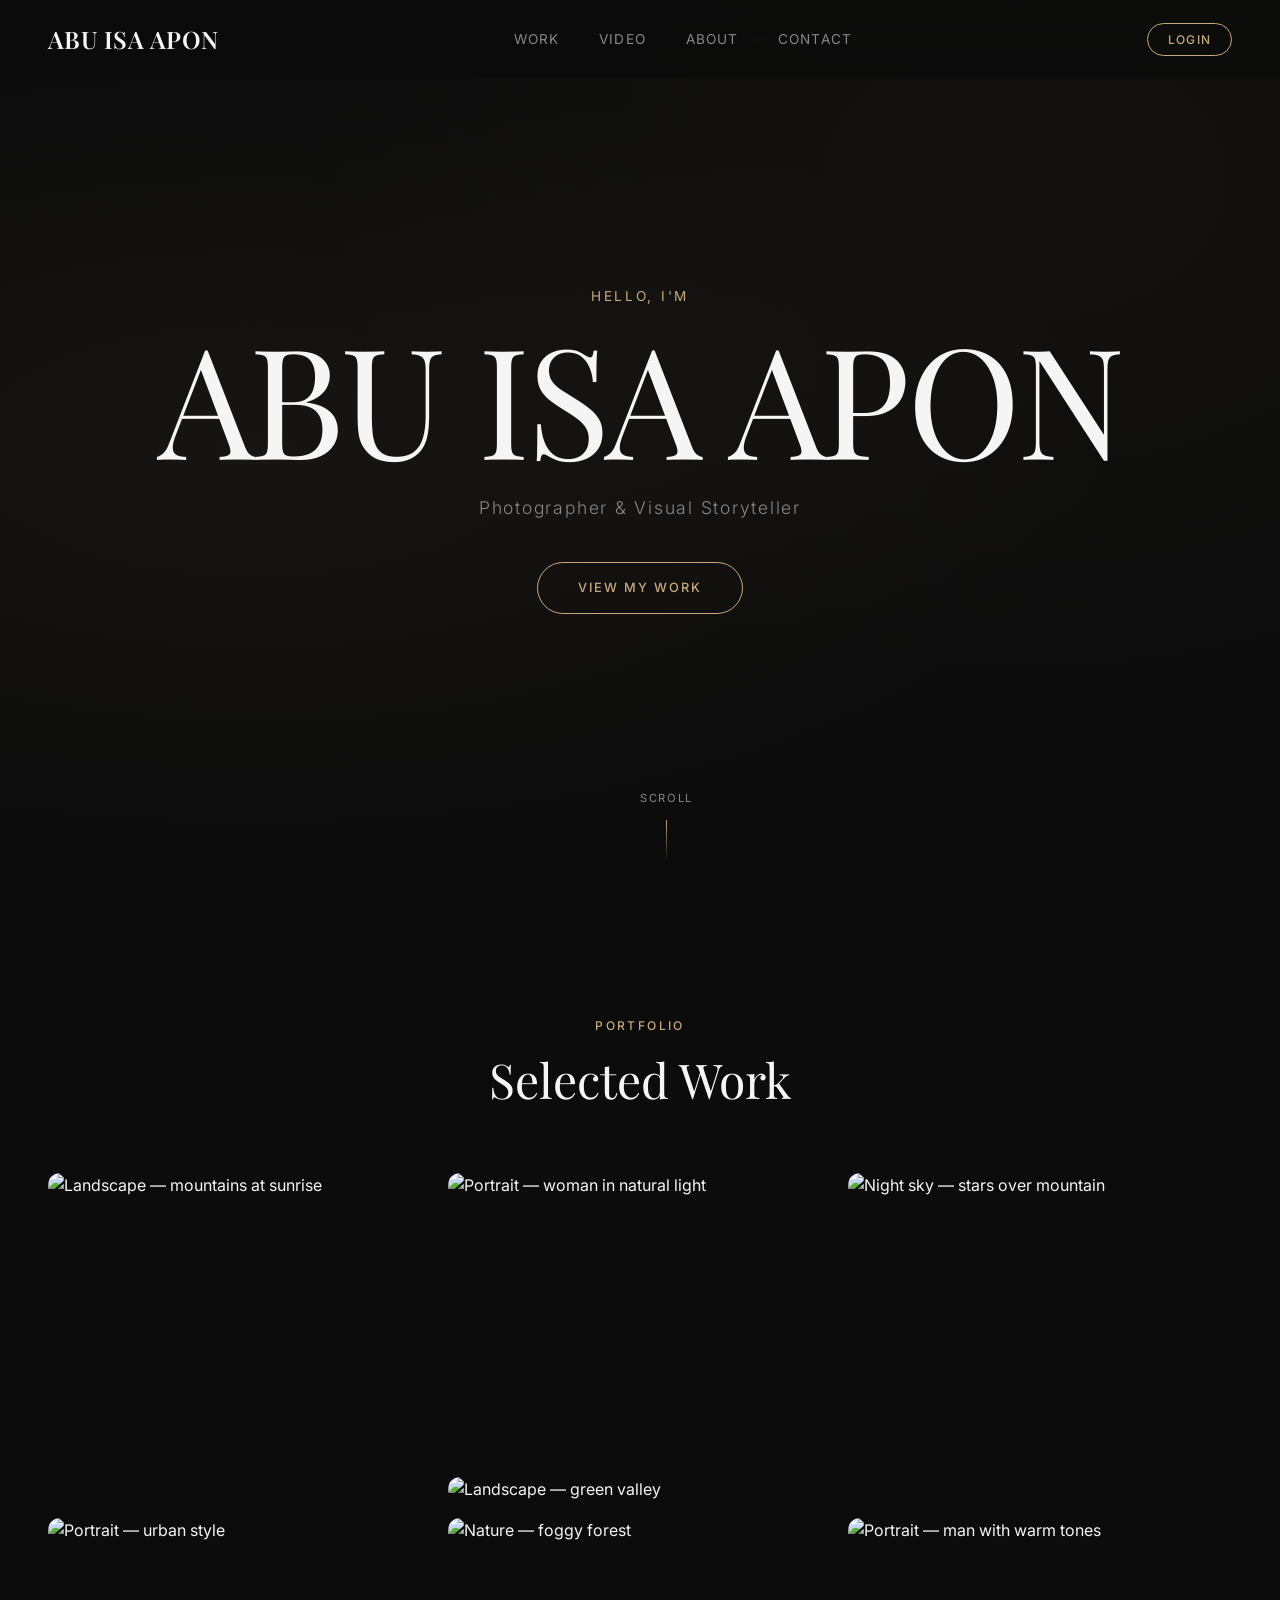
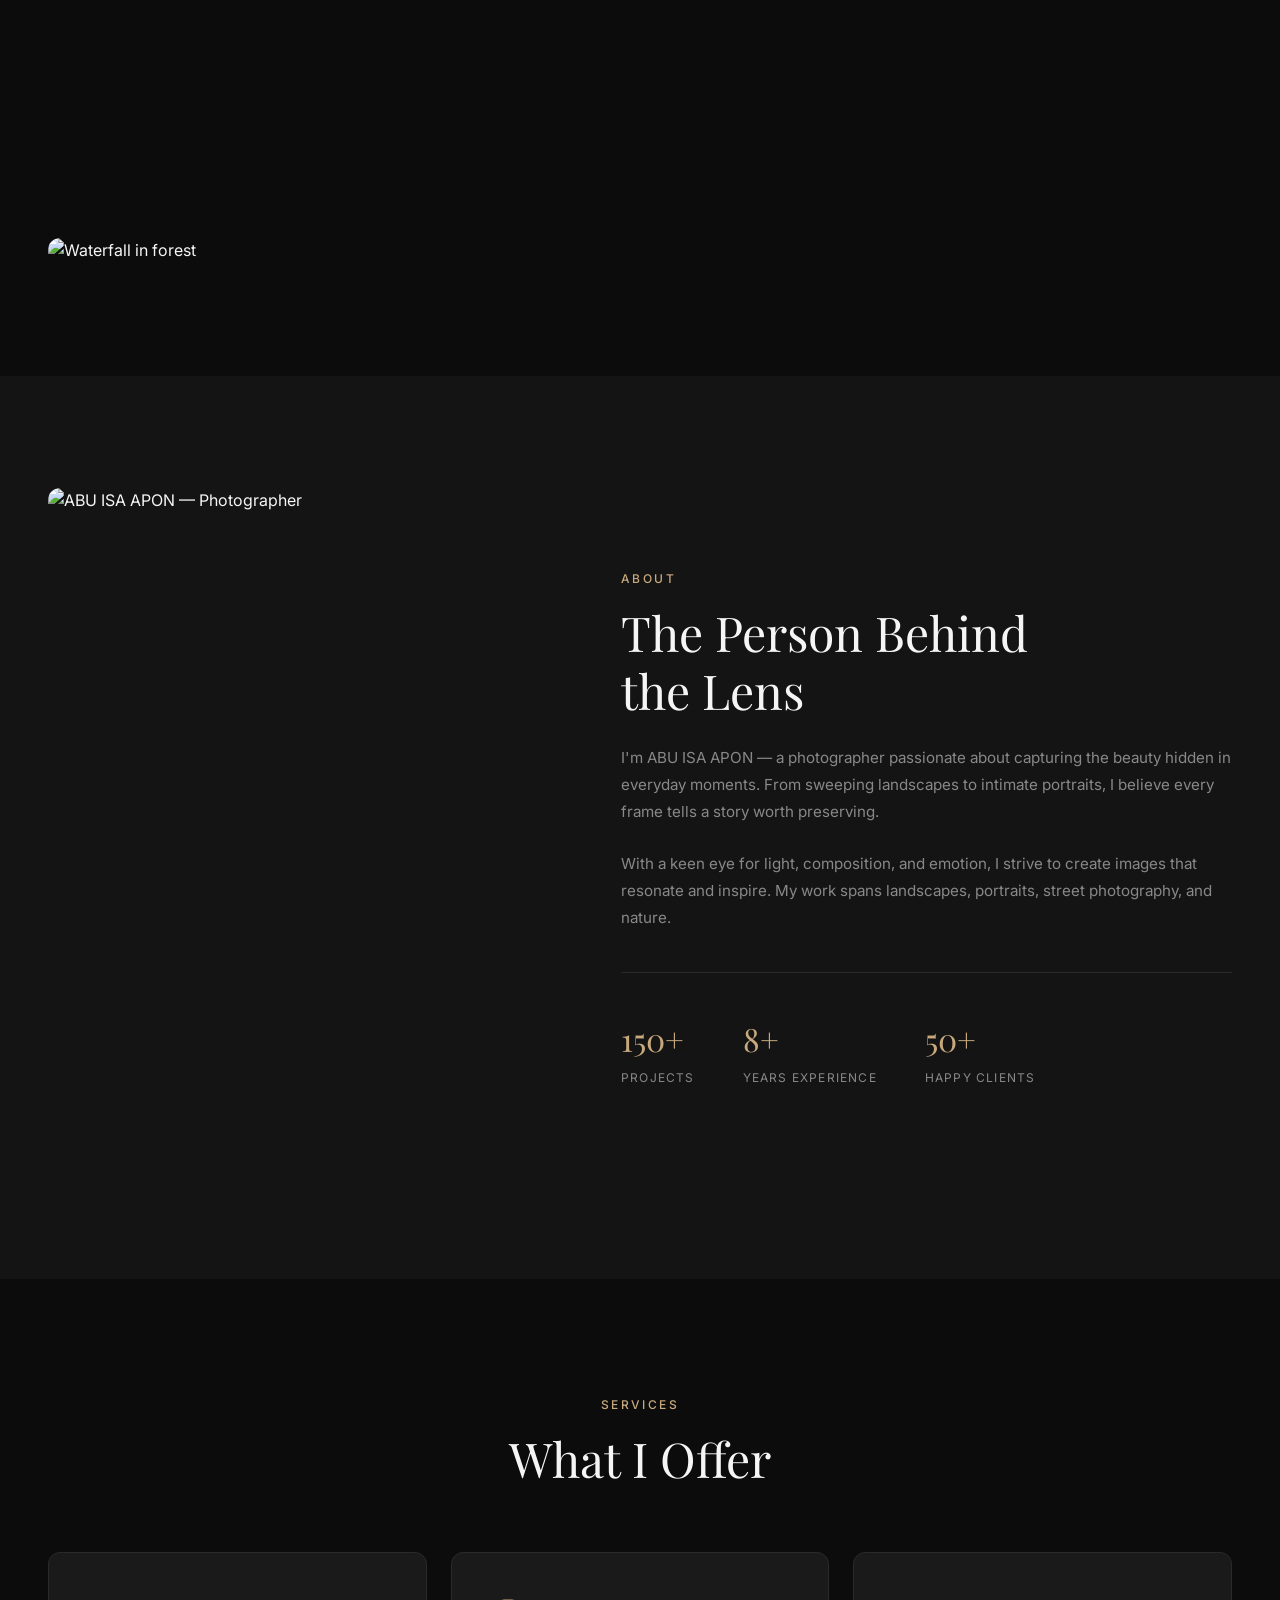
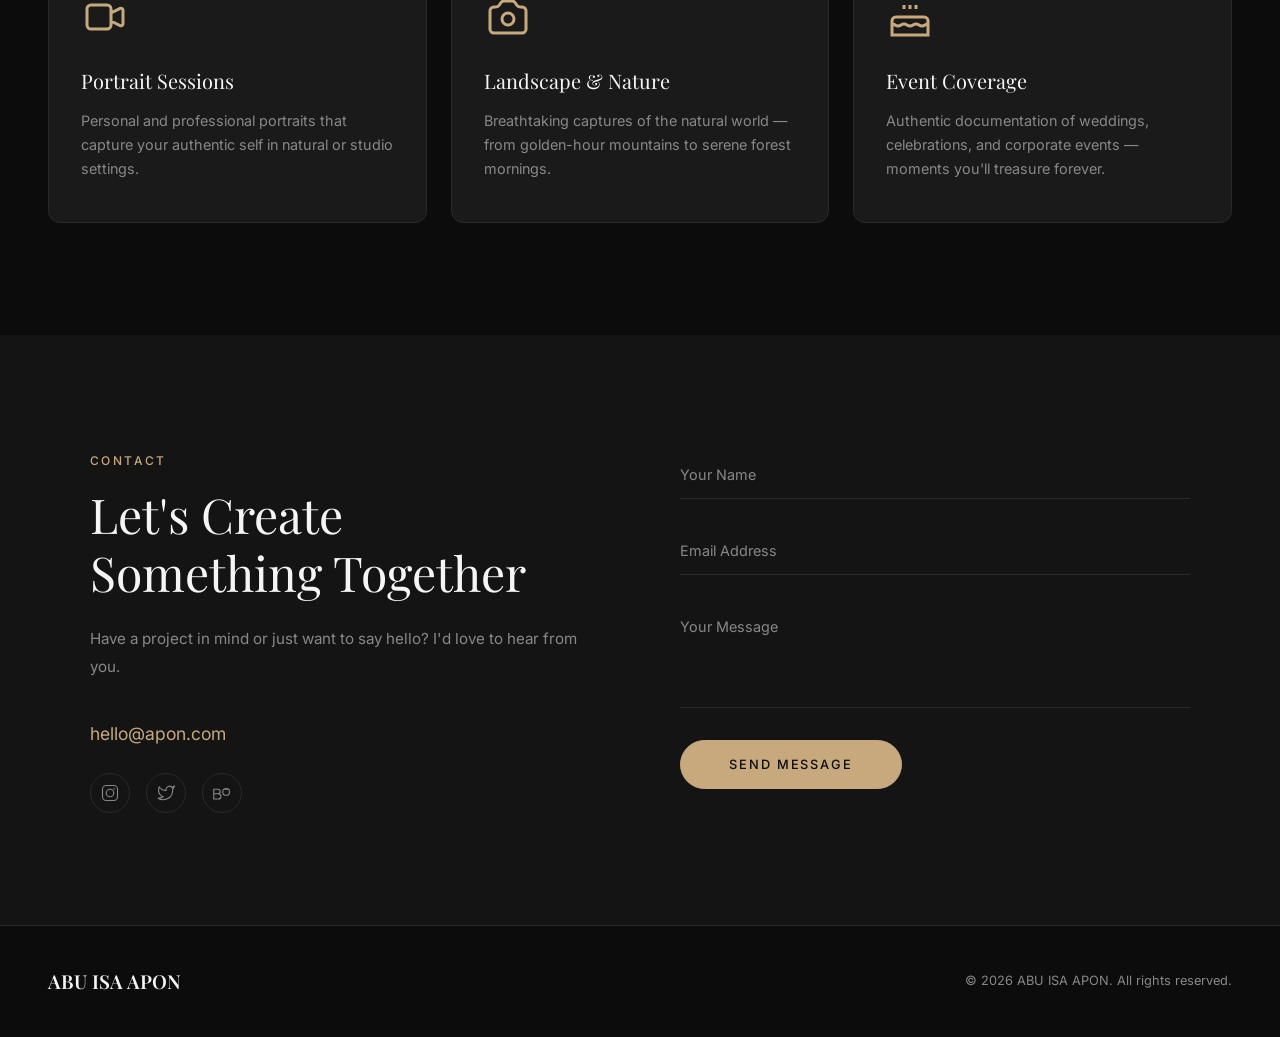
==== commit b13caae7: "Update name to ABU ISA APON across all pages Co-Authored-By: Claude Opus 4.6 <noreply@anthropic.com>" ====
--- a/index.html
+++ b/index.html
@@ -3,7 +3,7 @@
 <head>
   <meta charset="UTF-8">
   <meta name="viewport" content="width=device-width, initial-scale=1.0">
-  <title>Apon — Photography</title>
+  <title>ABU ISA APON — Photography</title>
   <link rel="preconnect" href="https://fonts.googleapis.com">
   <link rel="preconnect" href="https://fonts.gstatic.com" crossorigin>
   <link href="https://fonts.googleapis.com/css2?family=Inter:wght@300;400;500;600&family=Playfair+Display:ital,wght@0,400;0,600;1,400&display=swap" rel="stylesheet">
@@ -13,7 +13,7 @@
 
   <!-- Navigation -->
   <nav class="nav" id="nav">
-    <a href="#" class="nav__logo">Apon</a>
+    <a href="#" class="nav__logo">ABU ISA APON</a>
     <button class="nav__toggle" id="navToggle" aria-label="Toggle menu">
       <span></span>
       <span></span>
@@ -31,7 +31,7 @@
   <header class="hero">
     <div class="hero__content">
       <p class="hero__greeting">Hello, I'm</p>
-      <h1 class="hero__title">Apon</h1>
+      <h1 class="hero__title">ABU ISA APON</h1>
       <p class="hero__subtitle">Photographer &amp; Visual Storyteller</p>
       <a href="#work" class="hero__cta">View My Work</a>
     </div>
@@ -119,12 +119,12 @@
   <section class="section about" id="about">
     <div class="about__grid">
       <div class="about__image">
-        <img src="https://images.unsplash.com/photo-1554151228-14d9def656e4?w=600&q=80" alt="Apon — Photographer">
+        <img src="https://images.unsplash.com/photo-1554151228-14d9def656e4?w=600&q=80" alt="ABU ISA APON — Photographer">
       </div>
       <div class="about__content">
         <span class="section__label">About</span>
         <h2 class="section__title">The Person Behind<br>the Lens</h2>
-        <p>I'm Apon — a photographer passionate about capturing the beauty hidden in everyday moments. From sweeping landscapes to intimate portraits, I believe every frame tells a story worth preserving.</p>
+        <p>I'm ABU ISA APON — a photographer passionate about capturing the beauty hidden in everyday moments. From sweeping landscapes to intimate portraits, I believe every frame tells a story worth preserving.</p>
         <p>With a keen eye for light, composition, and emotion, I strive to create images that resonate and inspire. My work spans landscapes, portraits, street photography, and nature.</p>
         <div class="about__stats">
           <div class="stat">
@@ -218,8 +218,8 @@
   <!-- Footer -->
   <footer class="footer">
     <div class="footer__inner">
-      <a href="#" class="footer__logo">Apon</a>
-      <p>&copy; 2026 Apon. All rights reserved.</p>
+      <a href="#" class="footer__logo">ABU ISA APON</a>
+      <p>&copy; 2026 ABU ISA APON. All rights reserved.</p>
     </div>
   </footer>
 
--- a/style.css
+++ b/style.css
@@ -1,5 +1,5 @@
 /* =========================================
-   Apon — Photography Portfolio
+   ABU ISA APON — Photography Portfolio
    Clean Minimal Theme
    ========================================= */
 
